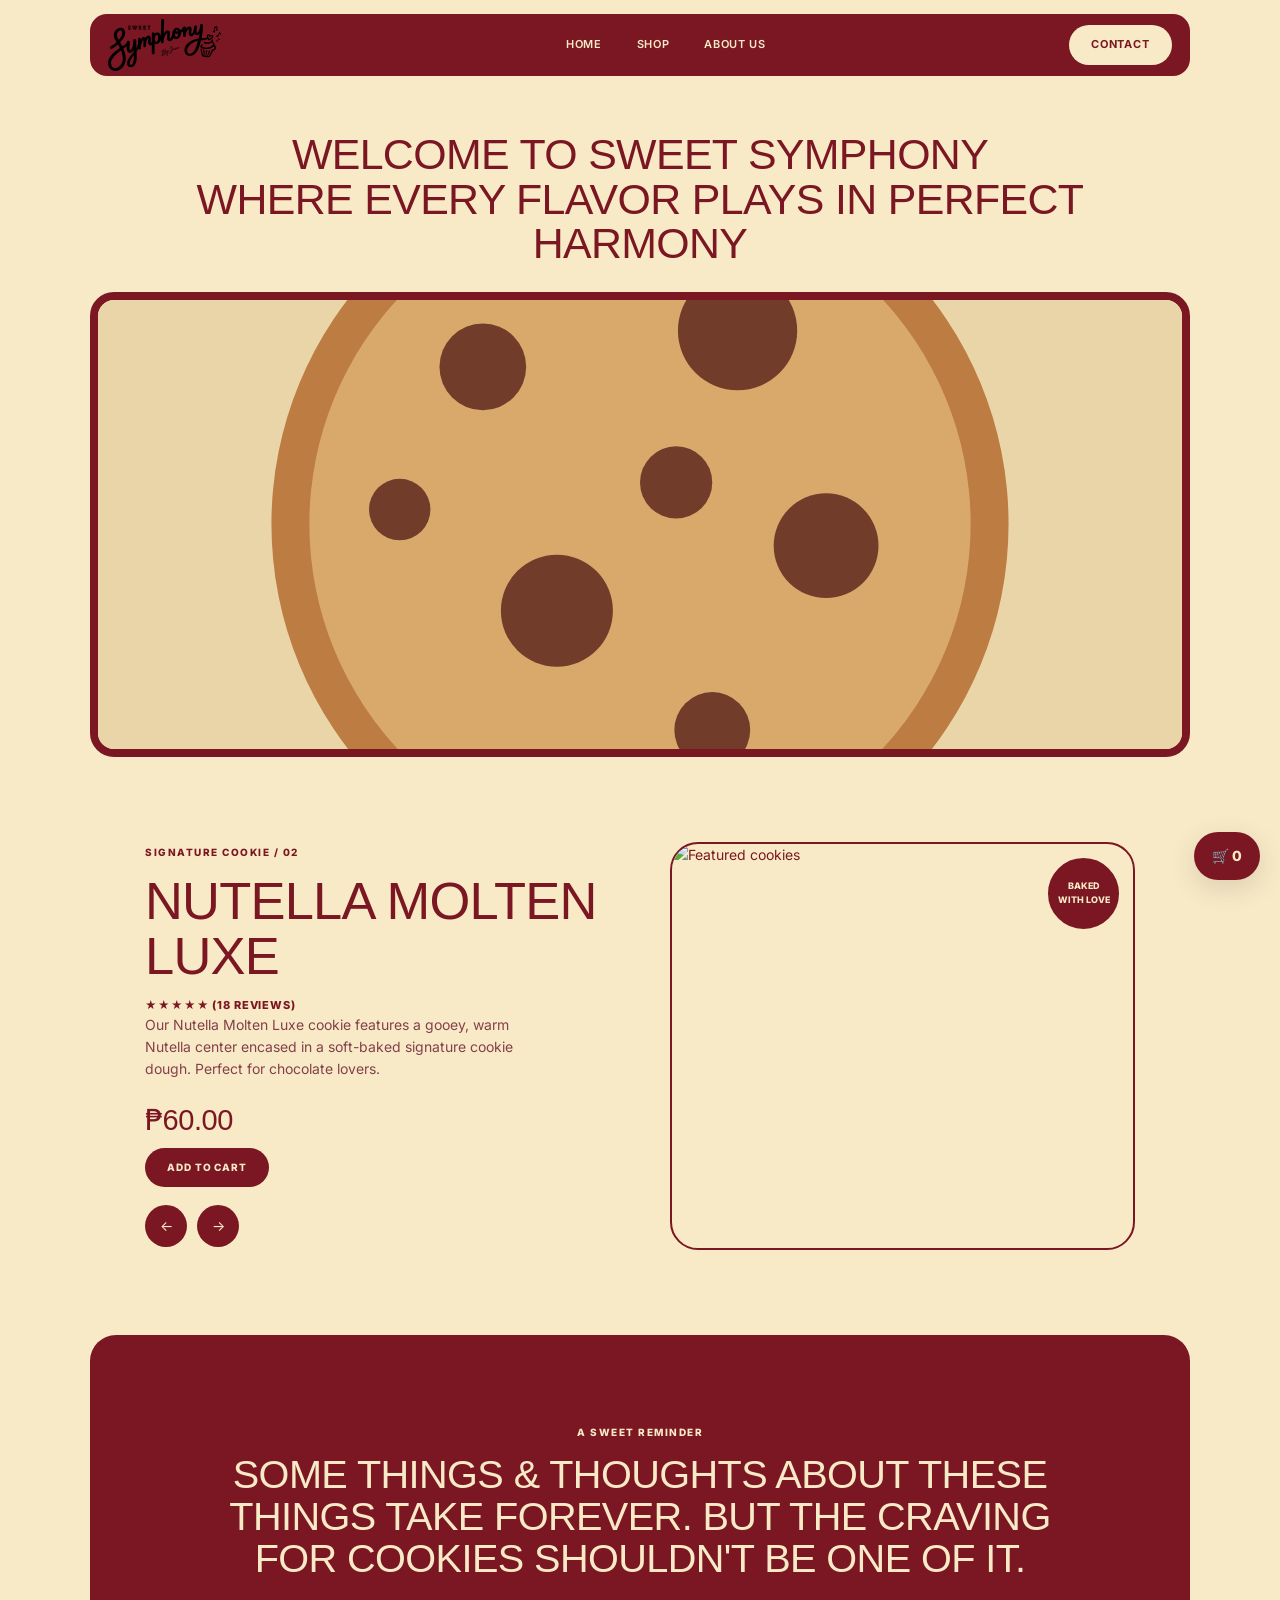
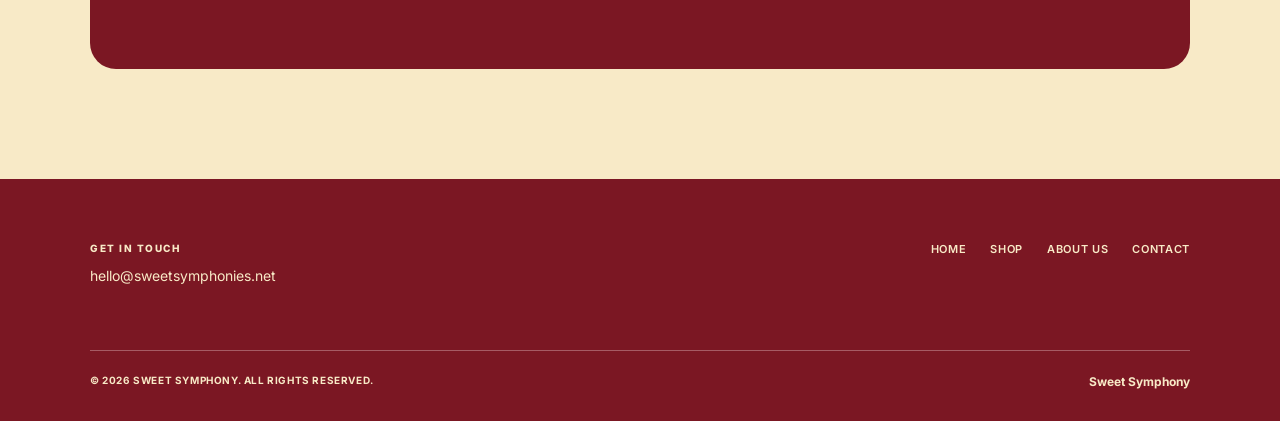
==== index.html @ a996b4df "Add files via upload" ====
<!doctype html><html lang="en"><head><meta charset="utf-8"><meta name="viewport" content="width=device-width,initial-scale=1"><meta name="theme-color" content="#7B1723"><title>Home | Sweet Symphony v0.8</title><link rel="stylesheet" href="styles.css"></head><body><header class="nav-shell wrap"><nav class="nav" aria-label="Main navigation"><a class="brand" href="index.html" aria-label="Sweet Symphony home"><img src="assets/logo.svg" alt="Sweet Symphony logo"></a><button class="mobile-toggle" aria-label="Toggle menu" aria-expanded="false">☰</button><div class="nav-links"><a href="index.html">HOME</a><a href="shop.html">SHOP</a><a href="about.html">ABOUT US</a></div><a class="nav-contact" href="contact.html">CONTACT</a></nav></header><main><div class="wrap"><section class="home-title"><h1><span>WELCOME TO SWEET SYMPHONY</span><span>WHERE EVERY FLAVOR PLAYS IN PERFECT HARMONY</span></h1></section><div class="hero-image"><img id="hero-img" src="assets/cookie-placeholder.svg" alt="Freshly baked cookies"></div><section class="feature"><div><div class="eyebrow">SIGNATURE COOKIE / 02</div><h2 id="featured-name">NUTELLA MOLTEN LUXE</h2><div class="stars">★★★★★ (18 REVIEWS)</div><p id="featured-desc">Our Nutella Molten Luxe cookie features a gooey, warm Nutella center encased in a soft-baked signature cookie dough. Perfect for chocolate lovers.</p><div class="price" id="featured-price">₱60.00</div><button class="btn" id="featured-add" onclick="addToCart(2)">ADD TO CART</button><div class="feature-actions"><button class="round" onclick="shiftFeature(-1)" aria-label="Previous cookie">←</button><button class="round" onclick="shiftFeature(1)" aria-label="Next cookie">→</button></div></div><div class="feature-photo"><img id="featured-img" src="https://images.unsplash.com/photo-1590080877777-a1f8e6d7e3ba?w=1000&q=85" alt="Featured cookies"><span class="badge">BAKED<br>WITH LOVE</span></div></section><section class="quote"><div class="eyebrow">A SWEET REMINDER</div><h2><span>SOME THINGS & THOUGHTS ABOUT THESE</span><span>THINGS TAKE FOREVER. BUT THE CRAVING</span><span>FOR COOKIES SHOULDN'T BE ONE OF IT.</span></h2></section></div></main><footer class="footer"><div class="wrap"><div class="footer-main"><div><div class="eyebrow">GET IN TOUCH</div><p><a href="mailto:hello@sweetsymphonies.net">hello@sweetsymphonies.net</a></p></div><div class="footer-links"><a href="index.html">HOME</a><a href="shop.html">SHOP</a><a href="about.html">ABOUT US</a><a href="contact.html">CONTACT</a></div></div><div class="footer-bottom"><span>© 2026 SWEET SYMPHONY. ALL RIGHTS RESERVED.</span><span class="footer-social" aria-label="Social media">Sweet Symphony</span></div></div></footer><button class="cart-fab" onclick="openCart()" aria-label="Open shopping cart">🛒 <span class="cart-count">0</span></button><div class="overlay" id="overlay" role="presentation"><section class="dialog" role="dialog" aria-modal="true" aria-label="Product and cart details"><button class="close" onclick="closeModal()" aria-label="Close dialog">×</button><div id="modal-content"></div></section></div><script type="module" src="app.js"></script></body></html>
---- styles.css ----
@import url('https://fonts.googleapis.com/css2?family=Inter:wght@400;500;600;700;800&display=swap');
:root{--cream:#f9ebc7;--wine:#7c1725;--wine2:#901f30}*{box-sizing:border-box}html{scroll-behavior:smooth}body{margin:0;background:var(--cream);color:var(--wine);font-family:'DM Sans',Arial,sans-serif;font-size:14px}a{color:inherit;text-decoration:none}button,input,textarea{font:inherit}button{cursor:pointer}h1,h2,h3,p{margin-top:0}h1,h2,h3{font-family:'Barlow Condensed',Impact,sans-serif;font-weight:800;line-height:1.02}h1{font-size:clamp(36px,5vw,64px)}h2{font-size:clamp(28px,3.2vw,42px)}h3{font-size:23px}.wrap{width:min(1100px,calc(100% - 44px));margin-inline:auto}.nav-shell{padding-top:14px}.nav{height:57px;background:var(--wine);color:var(--cream);border-radius:11px;display:flex;align-items:center;justify-content:space-between;padding:0 17px;position:relative}.brand{font-family:Georgia,serif;font-style:italic;font-size:14px;line-height:.9;border:1px dotted var(--cream);border-radius:50%;height:39px;width:39px;display:grid;place-items:center;text-align:center}.nav-links{display:flex;gap:32px;align-items:center;margin-left:60px}.nav-links a,.nav-contact,.footer-links a{font-size:10px;font-weight:800;letter-spacing:.08em}.nav-contact{background:var(--cream);color:var(--wine);padding:10px 20px;border-radius:30px}.mobile-toggle{display:none;background:none;color:var(--cream);border:0;font-size:24px}.eyebrow{font-size:11px;letter-spacing:.12em;font-weight:800}.btn{background:var(--wine);color:var(--cream);border:0;border-radius:30px;padding:11px 22px;font-size:11px;font-weight:800;letter-spacing:.06em;display:inline-flex;align-items:center;justify-content:center}.btn:hover{background:#a32b3b}.footer{background:var(--wine);color:var(--cream);margin-top:100px;padding:54px 0 28px}.footer-main{display:flex;justify-content:space-between;gap:24px;padding-bottom:27px}.footer-main p{margin:8px 0}.footer-links{display:flex;gap:24px;align-items:flex-start}.footer-bottom{border-top:1px solid #b26d75;padding-top:22px;display:flex;justify-content:space-between;font-size:10px;font-weight:700;letter-spacing:.06em}.footer-social{font-size:19px;letter-spacing:8px}.home-title{text-align:center;border-top:7px solid var(--wine);margin-top:12px;padding-top:8px}.home-title h1{font-size:clamp(30px,3.6vw,49px);margin:0 0 7px}.hero-image{height:clamp(220px,33vw,390px);border:9px solid var(--wine);overflow:hidden}.hero-image img{width:100%;height:100%;object-fit:cover}.feature{display:grid;grid-template-columns:1fr 1fr;align-items:center;gap:8%;padding:58px 7% 55px}.feature h2{margin:10px 0}.feature p{line-height:1.55;max-width:340px}.feature-photo{height:320px;max-width:410px;border:2px solid var(--wine);border-radius:22px;overflow:hidden;position:relative}.feature-photo img{width:100%;height:100%;object-fit:cover}.badge{position:absolute;right:12px;top:12px;background:var(--wine);color:var(--cream);border:1px solid var(--cream);border-radius:50%;width:70px;height:70px;display:grid;place-items:center;text-align:center;font-size:10px;font-weight:800}.price{font-family:'Barlow Condensed',sans-serif;font-size:25px;font-weight:800;margin:12px 0}.stars{font-size:12px;font-weight:800}.feature-actions{display:flex;gap:10px;margin-top:8px}.round{background:var(--wine);color:var(--cream);border:0;border-radius:50%;width:33px;height:33px}.quote{background:var(--wine);color:var(--cream);text-align:center;padding:75px 15px}.quote h2{font-size:clamp(30px,3.7vw,50px);max-width:700px;margin:14px auto 0}.story-label{text-align:center;border-top:1px solid var(--wine);margin:18px 0 30px;padding-top:8px}.story-grid{display:grid;grid-template-columns:repeat(3,1fr);gap:24px}.story-card img{width:100%;height:220px;object-fit:cover;border:2px solid var(--wine);border-radius:15px}.story-card h3{font-size:21px;margin:10px 0 5px}.story-card p{font-size:12px;line-height:1.5}.page-intro{text-align:center;padding:85px 0 40px}.page-intro h1{margin:12px 0}.page-intro p{margin:0}.shop-grid{display:grid;grid-template-columns:repeat(3,1fr);gap:24px}.product-card{border:1px solid var(--wine);border-radius:20px;padding:10px;display:flex;flex-direction:column}.product-card img{width:100%;aspect-ratio:1.05;object-fit:cover;border-radius:13px}.product-card .details{padding:10px 5px 5px;display:flex;flex:1;flex-direction:column}.product-card .row{display:flex;justify-content:space-between;gap:8px;align-items:start}.product-card h3{font-size:22px;margin:0}.product-card .small-price{font-weight:800;font-size:12px;white-space:nowrap}.product-card p{font-size:13px;line-height:1.45;margin:8px 0 10px;flex:1}.product-card .btn{align-self:flex-start}.about-container,.contact-container{max-width:980px;margin:0 auto;padding:100px 22px 30px;min-height:570px}.about-container .intro,.contact-container .intro{margin-bottom:70px}.about-container .intro p,.contact-container .intro p{max-width:420px;line-height:1.5}.about-content{display:grid;grid-template-columns:0.85fr 1.15fr;gap:65px;align-items:start}.about-content img{width:100%;height:340px;object-fit:cover;border-radius:18px}.about-content p{line-height:1.6}.contact-content{display:grid;grid-template-columns:1fr 1fr;gap:80px}.contact-content p{line-height:1.6}.contact-form{border:1px solid var(--wine);border-radius:18px;padding:22px}.contact-form label{display:block;font-size:11px;font-weight:800;letter-spacing:.05em;margin-bottom:8px}.contact-form input,.contact-form textarea{display:block;width:100%;background:transparent;border:1px solid var(--wine);border-radius:10px;padding:12px;color:var(--wine);margin:0 0 16px;outline-offset:2px}.contact-form textarea{min-height:115px;resize:vertical}.contact-form .btn{min-width:180px}.notice{font-size:12px;line-height:1.4;margin:12px 0 0}.overlay{position:fixed;inset:0;background:#25070dbb;z-index:30;display:none;align-items:center;justify-content:center;padding:20px}.overlay.open{display:flex}.dialog{background:var(--cream);border-radius:18px;max-width:760px;width:100%;max-height:90vh;overflow:auto;padding:25px;position:relative}.close{position:absolute;right:16px;top:12px;background:none;border:0;color:var(--wine);font-size:29px}.dialog-grid{display:grid;grid-template-columns:1fr 1fr;gap:24px;align-items:center}.dialog-grid img{width:100%;border-radius:12px;aspect-ratio:1;object-fit:cover}.qty{width:75px;padding:8px;border:1px solid var(--wine);background:transparent;border-radius:7px}.cart-fab{position:fixed;bottom:20px;right:20px;background:var(--wine);color:var(--cream);border:1px solid var(--cream);border-radius:50px;padding:13px 18px;z-index:12;font-weight:800;box-shadow:0 4px 15px #0003}.cart-row{display:flex;justify-content:space-between;gap:12px;border-bottom:1px solid #b87e85;padding:12px 0}.cart-row button{border:0;background:none;color:var(--wine);text-decoration:underline}.cart-total{text-align:right;font-weight:800;margin:20px 0}.muted{opacity:.8;font-size:12px}@media(max-width:760px){.nav-links{display:none;position:absolute;top:57px;left:0;right:0;margin:0;background:var(--wine);padding:20px;flex-direction:column;border-radius:0 0 12px 12px;z-index:20}.nav-links.show{display:flex}.mobile-toggle{display:block;margin-left:auto;margin-right:12px}.nav-contact{padding:9px 13px}.feature,.about-content,.contact-content,.dialog-grid{grid-template-columns:1fr;gap:26px}.feature{padding:38px 0}.feature-photo{width:100%;max-width:none}.story-grid,.shop-grid{grid-template-columns:repeat(2,1fr)}.about-container,.contact-container{padding-top:65px}.about-container .intro,.contact-container .intro{margin-bottom:40px}.footer-main{flex-direction:column}.footer-links{flex-wrap:wrap}.page-intro{padding-top:65px}}@media(max-width:520px){.wrap{width:min(100% - 28px,1100px)}.shop-grid,.story-grid{grid-template-columns:1fr}.story-card img{height:260px}.home-title h1{font-size:31px}.hero-image{border-width:6px}.quote{padding:55px 12px}.footer{margin-top:65px}.footer-bottom{gap:18px;align-items:start}.feature-photo{height:290px}}


/* v0.3: minimal editorial redesign */
@import url('https://fonts.googleapis.com/css2?family=DM+Sans:wght@400;500;600;700&family=Manrope:wght@400;500;600;700;800&display=swap');
:root{--cream:#faf8f2;--wine:#681f2c;--wine2:#81303d;--line:#e8e1d9;--muted:#756d6a}
body{background:var(--cream);font-family:'DM Sans',sans-serif;color:#302522;font-size:14px;line-height:1.6}
h1,h2,h3{font-family:'Manrope',sans-serif;letter-spacing:-.055em;line-height:1.12;font-weight:700;color:#302522}
h1{font-size:clamp(40px,6vw,76px)}h2{font-size:clamp(30px,4vw,50px)}h3{font-size:21px}
.wrap{width:min(1160px,calc(100% - 64px))}.nav-shell{padding-top:20px}.nav{height:76px;background:transparent;color:#302522;border-bottom:1px solid var(--line);border-radius:0;padding:0 4px}.brand{width:56px;height:56px;border:0;border-radius:0;overflow:hidden}.brand img{width:100%;height:100%;object-fit:contain;mix-blend-mode:multiply}.nav-links{margin-left:0;gap:38px}.nav-links a,.footer-links a{font-size:11px;font-weight:600;letter-spacing:.06em}.nav-links a:hover,.footer-links a:hover{color:#aa5660}.nav-contact{background:var(--wine);color:#fff;padding:12px 24px;font-size:11px;font-weight:700;letter-spacing:.08em}.nav-contact:hover,.btn:hover{background:#8c3544}.mobile-toggle{color:var(--wine)}
.eyebrow{color:var(--wine);font-size:10px;letter-spacing:.18em;font-weight:700}.btn{border-radius:6px;background:var(--wine);color:#fff;padding:13px 22px;font-size:10px;letter-spacing:.11em}.round{border:1px solid var(--line);background:transparent;color:var(--wine);width:39px;height:39px}.round:hover{background:var(--wine);color:white}
.home-title{border:0;text-align:left;margin-top:0;padding:100px 0 35px;max-width:900px}.home-title h1{font-size:clamp(38px,5.7vw,76px);line-height:1.12;letter-spacing:-.06em}.hero-image{height:clamp(300px,43vw,540px);border:0;border-radius:8px}.hero-image img{display:block}.feature{padding:110px 5%;gap:11%}.feature h2{margin:18px 0;font-size:clamp(36px,4vw,56px)}.feature p{color:var(--muted);max-width:390px}.feature-photo{height:430px;max-width:none;border:0;border-radius:8px}.badge{border:0;width:75px;height:75px;font-size:9px}.stars{font-size:11px;letter-spacing:.08em;color:var(--wine)}.price{font-family:'Manrope',sans-serif;font-size:23px;letter-spacing:-.03em}.feature-actions{margin-top:18px}
.quote{border-radius:8px;background:#eee8df;color:#302522;padding:100px 30px}.quote h2{color:#302522;max-width:770px;font-size:clamp(28px,3.6vw,48px);line-height:1.2}.story-label{border:0;text-align:left;margin:100px 0 25px;padding:0}.story-grid{gap:26px}.story-card img{height:260px;border:0;border-radius:7px}.story-card h3{font-size:19px;margin:18px 0 8px}.story-card p{color:var(--muted);font-size:13px;max-width:310px}
.page-intro{padding:110px 0 55px;text-align:left}.page-intro h1{margin:15px 0}.page-intro p{color:var(--muted);font-size:15px}.shop-grid{gap:40px 24px}.product-card{border:0;border-radius:0;padding:0;background:transparent}.product-card img{aspect-ratio:1/1.03;border-radius:7px}.product-card .details{padding:19px 0 0}.product-card h3{font-size:19px;letter-spacing:-.045em}.product-card .small-price{font-size:13px}.product-card p{color:var(--muted);font-size:13px;margin:9px 0 18px}.product-card .btn{background:transparent;color:var(--wine);border:1px solid #c8b8b9;padding:10px 15px}.product-card .btn:hover{background:var(--wine);color:white}
.about-container,.contact-container{max-width:1080px;padding-top:120px;min-height:650px}.about-container .intro,.contact-container .intro{margin-bottom:75px}.about-container .intro p,.contact-container .intro p{color:var(--muted)}.about-content{gap:85px;align-items:center}.about-content img{height:440px;border-radius:8px}.about-content p{color:var(--muted);font-size:15px;line-height:1.9}.contact-content{gap:100px}.contact-content p{color:var(--muted)}.contact-form{border:1px solid var(--line);background:#fff;border-radius:9px;padding:32px}.contact-form input,.contact-form textarea{border:1px solid #ded8d1;background:#fff;border-radius:5px;color:#302522}.contact-form label{color:#493735}.contact-form input:focus,.contact-form textarea:focus{outline:2px solid #b18b91}
.footer{margin-top:120px;padding:65px 0 30px;background:#f0ece5;color:#302522}.footer-main{padding-bottom:55px}.footer-main p{color:var(--muted)}.footer-bottom{border-top:1px solid #d8d0c8;color:var(--muted)}.footer-social{font-size:12px;letter-spacing:0}.cart-fab{border:0;border-radius:8px;background:var(--wine);color:white;box-shadow:0 8px 28px #30182022}.dialog{background:var(--cream);border-radius:10px}.dialog-grid img{border-radius:6px}
@media(max-width:760px){.wrap{width:calc(100% - 36px)}.nav{height:65px}.brand{width:48px;height:48px}.nav-links{top:65px;background:var(--cream);border:1px solid var(--line);color:#302522;box-shadow:0 12px 24px #0001}.home-title{padding:65px 0 28px}.feature{padding:65px 0}.feature-photo{height:350px}.story-label{margin-top:65px}.about-container,.contact-container{padding-top:70px}.about-content,.contact-content{gap:35px}.about-content img{height:330px}.page-intro{padding:70px 0 40px}.footer{margin-top:75px}}
@media(max-width:520px){.home-title h1{font-size:39px}.hero-image{height:300px}.quote{padding:70px 20px}.story-card img{height:270px}.feature-photo{height:310px}.footer-bottom{flex-wrap:wrap}.contact-form{padding:20px}}

/* v0.4: original burgundy/beige branding, minimal v0.3 layout */
@font-face{font-family:'Bevellier';src:url('fonts/Bevellier.woff2') format('woff2');font-style:normal;font-weight:100 900;font-display:swap}
:root{--cream:#F8EAC7;--wine:#7B1723;--wine2:#8D4548;--line:#C9A5A0;--muted:#8D4548}
body{background:var(--cream);color:var(--wine);font-family:'Inter',Arial,sans-serif}
h1,h2,h3{font-family:'Bevellier',Georgia,serif;color:var(--wine);font-weight:600;letter-spacing:-.025em;line-height:1.13}
.nav{color:var(--wine)}.nav-links a:hover,.footer-links a:hover{color:var(--wine2)}
.nav-contact,.btn,.cart-fab{background:var(--wine);color:var(--cream)}
.nav-contact:hover,.btn:hover{background:#942e3b}
.feature p,.page-intro p,.product-card p,.story-card p,.about-content p,.contact-content p,.about-container .intro p,.contact-container .intro p,.footer-main p{color:var(--muted)}
.quote{background:var(--wine);color:var(--cream)}.quote h2,.quote .eyebrow{color:var(--cream)}
.product-card .btn{color:var(--wine);border-color:var(--line)}.product-card .btn:hover{color:var(--cream)}
.contact-form{background:transparent;border-color:var(--line)}
.contact-form input,.contact-form textarea{background:#fff9e9;border-color:var(--line);color:var(--wine)}
.contact-form label{color:var(--wine)}
.footer{background:var(--wine);color:var(--cream)}.footer .eyebrow,.footer-main p,.footer-bottom{color:var(--cream)}.footer-bottom{border-color:#b86b74}
.dialog{background:var(--cream)}
@media(max-width:760px){.nav-links{background:var(--cream);color:var(--wine);border-color:var(--line)}}

/* v0.5: playful, rounded reference-inspired visual language */
@import url('https://fonts.googleapis.com/css2?family=Lilita+One&family=Inter:wght@400;500;600;700;800&display=swap');
:root{--cream:#F8EAC7;--wine:#7B1723;--wine2:#8D4548;--line:#B77C7F;--muted:#84404A}
body{font-family:'Inter',Arial,sans-serif;background:var(--cream);color:var(--wine);line-height:1.55}
h1,h2,h3,.price{font-family:'Lilita One',Impact,sans-serif!important;font-weight:400!important;letter-spacing:-.015em!important;line-height:1.04!important;color:var(--wine)}
h1{font-size:clamp(40px,6vw,80px)}h2{font-size:clamp(30px,4vw,54px)}h3{font-size:clamp(21px,2.4vw,28px)}
.wrap{width:min(1100px,calc(100% - 44px))}
.nav-shell{padding-top:14px}.nav{height:62px;background:var(--wine);color:var(--cream);border:0;border-radius:17px;padding:0 18px;box-shadow:none}
.brand{height:47px;width:47px;border:0;border-radius:50%;overflow:hidden;background:var(--wine)}.brand img{height:100%;width:100%;object-fit:contain;mix-blend-mode:normal}
.nav-links{gap:35px}.nav-links a{color:var(--cream)}.nav-links a:hover{color:#ffe3b0}.nav-contact{background:var(--cream);color:var(--wine);border-radius:999px;padding:11px 22px}.nav-contact:hover{background:#fff8e7;color:var(--wine)}
.mobile-toggle{color:var(--cream)}.eyebrow{font-size:10px;letter-spacing:.15em;color:var(--wine);font-weight:800}
.btn{border-radius:999px;background:var(--wine);color:var(--cream);padding:12px 22px;font-size:10px;letter-spacing:.09em;font-weight:800;transition:transform .18s,background .18s}.btn:hover{transform:translateY(-2px);background:#982a38}
.home-title{padding:56px 0 26px;text-align:center;max-width:100%;border:0}.home-title h1{font-size:clamp(34px,4.8vw,65px);line-height:1.04!important;max-width:1000px;margin:auto}
.hero-image{height:clamp(260px,37vw,465px);border:8px solid var(--wine);border-radius:24px;overflow:hidden}
.feature{padding:85px 5%;gap:8%}.feature h2{font-size:clamp(34px,4.1vw,55px);margin:14px 0}.feature p{color:var(--muted)}.feature-photo{height:400px;border:2px solid var(--wine);border-radius:28px}.badge{background:var(--wine);color:var(--cream);border:2px solid var(--cream);border-radius:50%}.price{font-size:29px}.round{border:0;background:var(--wine);color:var(--cream);border-radius:50%;width:42px;height:42px}.round:hover{background:#a52c3c}
.quote{background:var(--wine);color:var(--cream);border-radius:26px;padding:90px 35px}.quote h2{color:var(--cream);font-size:clamp(30px,4vw,53px);line-height:1.05!important}.quote .eyebrow{color:var(--cream)}
.story-label{margin:85px 0 28px;text-align:center;border-top:1px solid var(--line);padding-top:14px}.story-grid{gap:24px}.story-card img{border-radius:20px;border:2px solid var(--wine);height:250px}.story-card h3{margin:15px 0 8px}.story-card p{color:var(--muted)}
.page-intro{padding:95px 0 48px;text-align:center}.page-intro h1{font-size:clamp(45px,6vw,78px)}.page-intro p{color:var(--muted)}
.shop-grid{gap:24px}.product-card{border:1.5px solid var(--wine);border-radius:24px;padding:10px;background:transparent;overflow:hidden}.product-card img{border-radius:17px;aspect-ratio:1.08}.product-card .details{padding:15px 9px 10px}.product-card h3{font-size:25px}.product-card p{color:var(--muted)}.product-card .btn{background:var(--wine);color:var(--cream);border:0;border-radius:999px}.product-card .btn:hover{background:#982a38}
.about-container,.contact-container{padding-top:100px}.about-content img{border-radius:26px}.about-content p,.contact-content p{color:var(--muted)}
.contact-form{border:1.5px solid var(--wine);border-radius:25px;padding:28px;background:transparent}.contact-form input,.contact-form textarea{background:transparent;border:1px solid var(--wine);border-radius:13px;color:var(--wine)}.contact-form .btn{border-radius:999px}
.footer{margin-top:110px;background:var(--wine);color:var(--cream);padding:62px 0 30px}.footer .eyebrow,.footer-main p,.footer-main a,.footer-links a,.footer-bottom{color:var(--cream)}.footer-links a:hover{color:#ffddc0}.footer-bottom{border-color:#a65b64}
.cart-fab{background:var(--wine);color:var(--cream);border-radius:999px}.dialog{background:var(--cream);border-radius:25px}.dialog-grid img{border-radius:18px}
@media(max-width:760px){.nav{height:62px}.nav-links{top:62px;background:var(--wine);color:var(--cream);border:0;border-radius:0 0 18px 18px}.nav-links a{color:var(--cream)}.home-title{padding:48px 0 24px}.feature{padding:60px 0}.feature-photo{height:350px}.page-intro{padding:65px 0 35px}.about-container,.contact-container{padding-top:70px}.footer{margin-top:80px}}
@media(max-width:520px){.wrap{width:calc(100% - 28px)}.home-title h1{font-size:clamp(30px,8vw,43px)}.hero-image{height:280px;border-width:5px;border-radius:18px}.quote{border-radius:20px;padding:65px 18px}.feature-photo{height:300px}.story-card img{height:260px}.contact-form{padding:20px}.footer{margin-top:70px}}
/* v0.7 design fixes */
[hidden]{display:none!important}
.brand img{width:90px;height:58px;object-fit:contain;background:var(--cream);border-radius:12px;padding:4px}
.home-title h1{max-width:none;font-size:clamp(25px,3.35vw,54px);letter-spacing:-.025em}
.home-title h1 span,.quote h2 span{display:block}
.feature{display:grid;grid-template-columns:1fr 1fr;align-items:center;gap:6%;min-height:520px}
.feature>div:first-child{display:flex;flex-direction:column;align-items:flex-start;justify-content:center}
.feature h2{line-height:1.05;min-height:1.1em}
.feature-photo{height:auto;aspect-ratio:1.14;position:relative;overflow:hidden}
.feature-photo img{width:100%;height:100%;object-fit:cover}
.quote h2{font-size:clamp(20px,3.1vw,46px);max-width:100%;letter-spacing:-.02em}
.dialog{max-width:940px;width:min(94vw,940px);max-height:90vh;overflow-y:auto;padding:clamp(22px,4vw,48px)}
.dialog-grid{display:grid;grid-template-columns:1fr 1fr;gap:clamp(22px,4vw,48px);align-items:center}
.dialog-grid>img{width:100%;aspect-ratio:1;object-fit:cover;border-radius:22px}
.product-info{display:flex;flex-direction:column;align-items:flex-start;gap:14px}
.product-info h2{font-size:clamp(29px,3.3vw,48px);line-height:1.05;margin:0}
.product-info p,.product-info .price{margin:0}
.qty-control{display:flex;align-items:center;border:1px solid var(--wine);border-radius:14px;overflow:hidden}
.qty-control button{background:transparent;border:0;color:var(--wine);font-size:24px;padding:8px 14px;cursor:pointer}
.qty-control input{border:0;background:transparent;text-align:center;width:56px;font-size:18px;appearance:textfield}
.button-row{display:flex;flex-wrap:wrap;gap:12px;margin-top:18px}.btn.secondary{background:transparent;color:var(--wine);border:1.5px solid var(--wine)}
.confirmation{text-align:center;padding:25px 10px}.confirmation .button-row{justify-content:center}.confirmation h2{font-size:clamp(32px,5vw,52px)}
.cart-row{display:flex;align-items:center;justify-content:space-between;gap:18px;padding:16px 0;border-bottom:1px solid #b88787}
.cart-qty{display:flex;align-items:center;gap:12px}.cart-qty button{border:1px solid var(--wine);background:transparent;color:var(--wine);border-radius:9px;min-width:30px;min-height:30px;cursor:pointer}
.cart-total{font-weight:800;font-size:22px;margin:20px 0}
.checkout-grid{display:grid;grid-template-columns:1.35fr 1fr;gap:32px}.checkout label,.admin-card label,.admin-login label{display:block;margin:12px 0;font-weight:600}
.checkout input:not([type=checkbox]),.checkout textarea,.admin-main input:not([type=checkbox]):not([type=file]),.admin-main textarea,.admin-main select{display:block;width:100%;padding:13px 15px;border:1px solid var(--wine);border-radius:12px;background:#fffaf0;color:var(--wine);margin-top:6px;font:inherit}
.checkout textarea,.admin-main textarea{min-height:105px;resize:vertical}.checkout .consent{display:flex;align-items:flex-start;gap:10px;font-size:13px;line-height:1.5}.checkout-summary{border:1px solid var(--wine);border-radius:20px;padding:20px;align-self:start}.summary-row{display:flex;justify-content:space-between;gap:12px;padding:10px 0;border-bottom:1px solid #d6adab}.checkout-summary p{font-size:13px}.checkout h2{margin:0 0 22px}
.admin-header{display:flex;align-items:center;justify-content:space-between;padding:22px 0;border-bottom:1px solid var(--wine)}.admin-brand img{width:95px;height:62px;object-fit:contain}.admin-main{min-height:70vh;padding-top:40px}.admin-main h1{font-size:clamp(38px,5vw,68px)}.admin-login{max-width:450px;margin:70px auto;padding:30px;border:1px solid var(--wine);border-radius:24px}.admin-heading{display:flex;justify-content:space-between;align-items:center}.admin-tabs{display:flex;gap:12px;margin:30px 0}.tab{padding:12px 20px;border:1px solid var(--wine);border-radius:999px;background:transparent;color:var(--wine);cursor:pointer}.tab.active{background:var(--wine);color:var(--cream)}.admin-split{display:grid;grid-template-columns:1fr 1.2fr;gap:24px}.admin-card{padding:25px;border:1px solid var(--wine);border-radius:24px;margin-bottom:30px}.admin-preview{width:180px;height:180px;object-fit:cover;border-radius:15px;display:block;margin:14px 0}.admin-item,.order-item{display:flex;align-items:center;justify-content:space-between;gap:15px;border-bottom:1px solid #c69a99;padding:16px 0}.admin-item img{width:74px;height:74px;object-fit:cover;border-radius:12px}.admin-item .btn{padding:9px 12px;margin:3px}.admin-item p{margin:6px 0}.order-item{align-items:flex-start}.order-item p{font-size:13px}
@media(max-width:850px){.home-title h1 span,.quote h2 span{display:inline}.home-title h1 span+span:before,.quote h2 span+span:before{content:' '}.feature{grid-template-columns:1fr 1fr;gap:22px}.checkout-grid{grid-template-columns:1fr}.admin-split{grid-template-columns:1fr}}
@media(max-width:650px){.feature{grid-template-columns:1fr}.feature-photo{order:-1}.dialog-grid{grid-template-columns:1fr}.dialog-grid>img{max-height:280px}.dialog{padding:22px}.home-title h1{font-size:clamp(29px,7vw,45px)}.quote h2{font-size:clamp(24px,6vw,40px)}.admin-item{flex-wrap:wrap}.admin-heading{display:block}}

/* v0.8: full, uncropped logo and Google Drive admin link previews */
.nav .brand{display:flex;align-items:center;justify-content:flex-start;width:155px;height:100%;min-width:0;overflow:visible;border-radius:0;background:transparent;flex-shrink:0}
.nav .brand img{display:block;width:100%;max-width:155px;height:52px;object-fit:contain;object-position:left center;background:transparent;border-radius:0;padding:0;mix-blend-mode:normal}
.image-help{font-size:12px;line-height:1.5;color:var(--muted);margin:9px 0 15px}
.admin-card .admin-preview{max-width:100%;height:180px;object-fit:contain;background:#f4deb5}
@media(max-width:760px){.nav .brand{width:105px}.nav .brand img{max-width:105px;height:44px}}

/* v0.9 Google sign-in and responsive admin refinements */
.google-login{margin-top:24px}.google-button{display:inline-flex;align-items:center;justify-content:center;gap:12px;min-height:52px}.google-g{display:inline-grid;place-items:center;width:27px;height:27px;border-radius:50%;background:#fff;color:#4285f4;font-family:Inter,Arial,sans-serif;font-size:19px;font-weight:800}.admin-login{max-width:520px}.admin-login h1{line-height:1.04;overflow-wrap:break-word}.admin-preview[hidden]{display:none!important}
@media(max-width:780px){.admin-split{grid-template-columns:1fr}.admin-tabs{flex-wrap:wrap}.admin-item,.order-item{flex-wrap:wrap}.admin-heading{align-items:flex-start;gap:12px}.admin-login{margin:24px auto;padding:22px}.admin-main{padding-top:22px}.admin-card{padding:18px}}

/* v0.9.1 role navigation */
.role-nav{display:flex;gap:12px;flex-wrap:wrap;font-weight:700}.role-nav a{color:var(--wine);text-decoration:underline;text-underline-offset:4px}.admin-header{gap:14px;flex-wrap:wrap}.admin-card .admin-item p{overflow-wrap:anywhere}.admin-login[hidden],#admin-panel[hidden]{display:none!important}@media(max-width:620px){.role-nav{order:4;width:100%;justify-content:center}.admin-header>span{font-size:12px}}
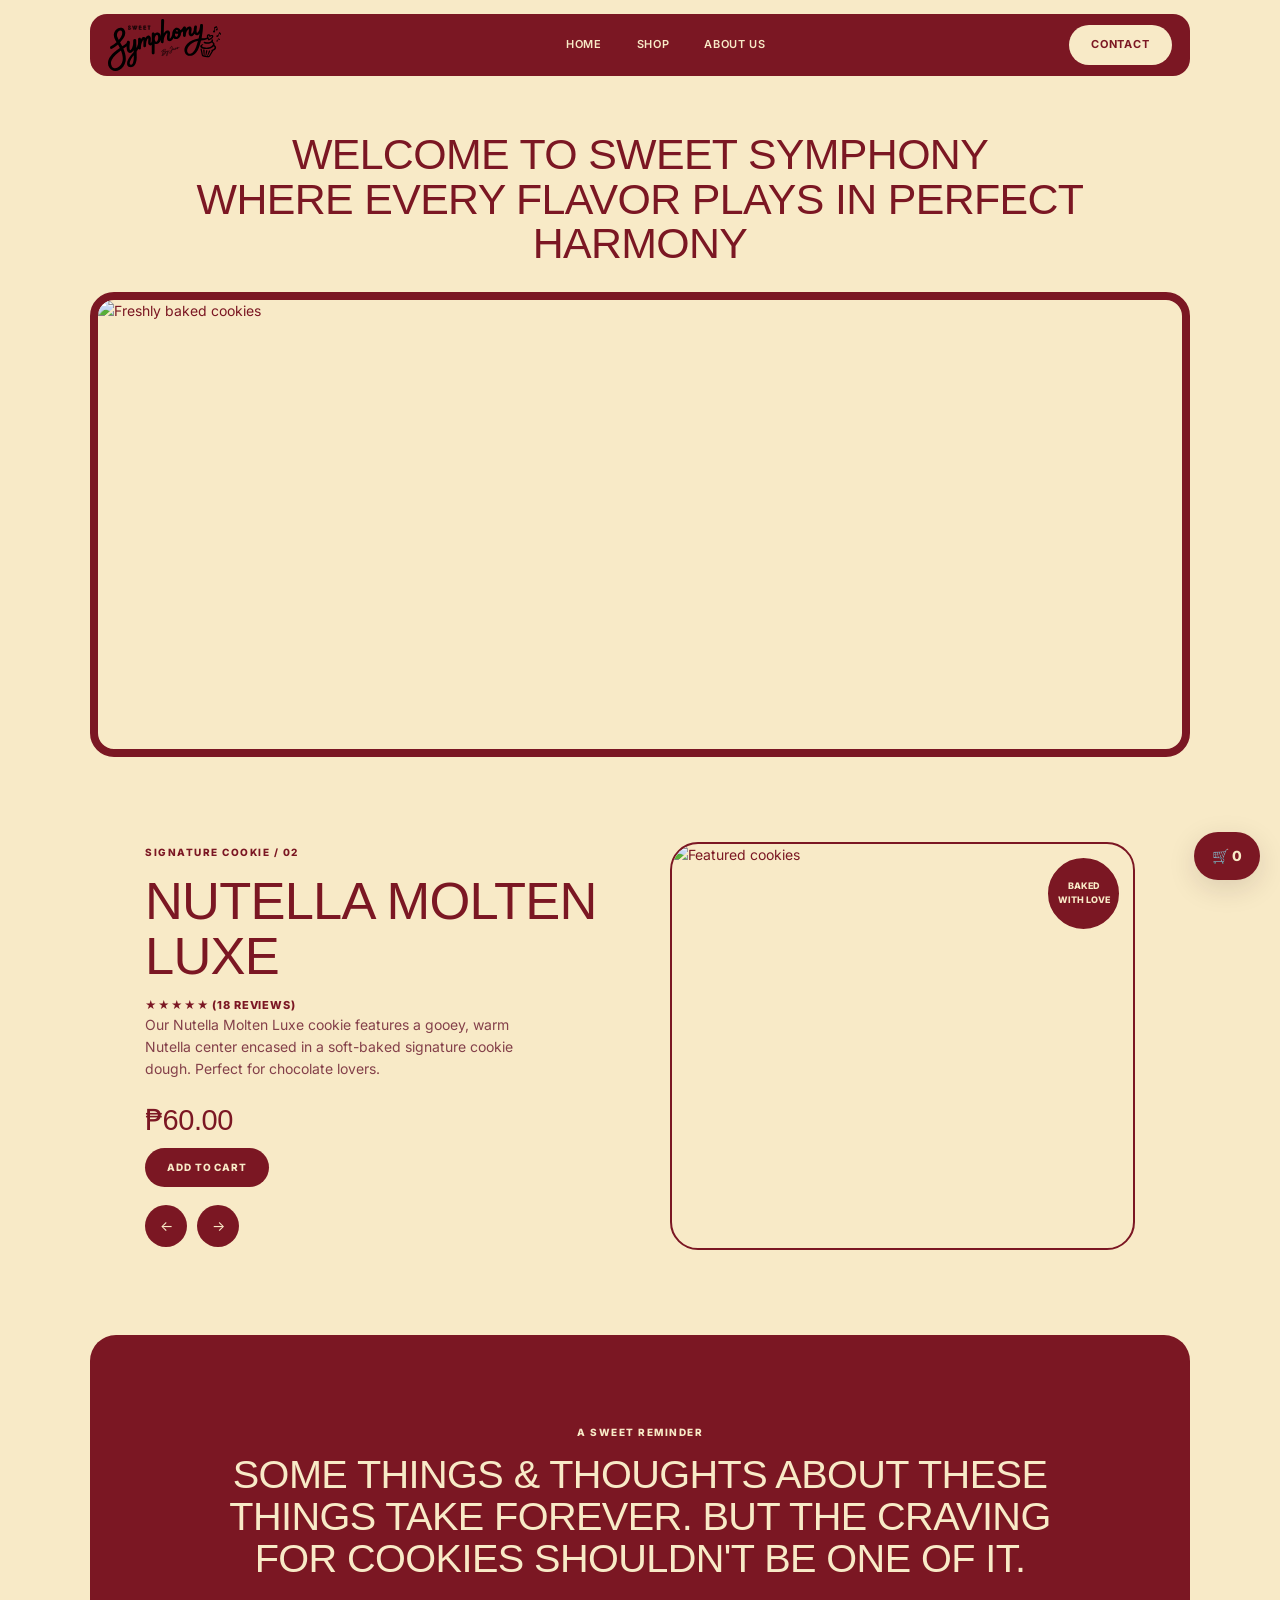
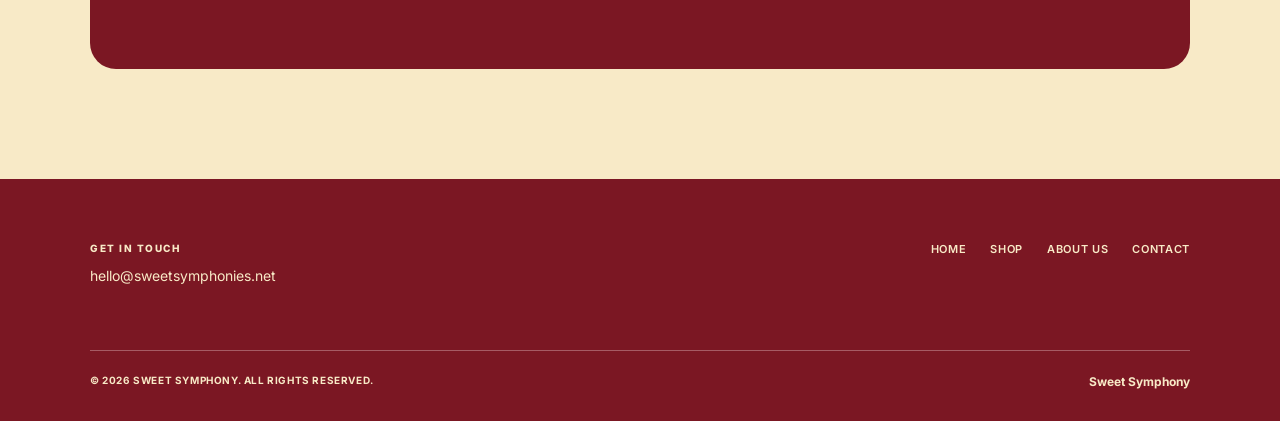
==== commit 06d34f4d: "Add files via upload" ====
--- a/index.html
+++ b/index.html
@@ -1 +1 @@
-<!doctype html><html lang="en"><head><meta charset="utf-8"><meta name="viewport" content="width=device-width,initial-scale=1"><meta name="theme-color" content="#7B1723"><title>Home | Sweet Symphony v0.8</title><link rel="stylesheet" href="styles.css"></head><body><header class="nav-shell wrap"><nav class="nav" aria-label="Main navigation"><a class="brand" href="index.html" aria-label="Sweet Symphony home"><img src="assets/logo.svg" alt="Sweet Symphony logo"></a><button class="mobile-toggle" aria-label="Toggle menu" aria-expanded="false">☰</button><div class="nav-links"><a href="index.html">HOME</a><a href="shop.html">SHOP</a><a href="about.html">ABOUT US</a></div><a class="nav-contact" href="contact.html">CONTACT</a></nav></header><main><div class="wrap"><section class="home-title"><h1><span>WELCOME TO SWEET SYMPHONY</span><span>WHERE EVERY FLAVOR PLAYS IN PERFECT HARMONY</span></h1></section><div class="hero-image"><img id="hero-img" src="assets/cookie-placeholder.svg" alt="Freshly baked cookies"></div><section class="feature"><div><div class="eyebrow">SIGNATURE COOKIE / 02</div><h2 id="featured-name">NUTELLA MOLTEN LUXE</h2><div class="stars">★★★★★ (18 REVIEWS)</div><p id="featured-desc">Our Nutella Molten Luxe cookie features a gooey, warm Nutella center encased in a soft-baked signature cookie dough. Perfect for chocolate lovers.</p><div class="price" id="featured-price">₱60.00</div><button class="btn" id="featured-add" onclick="addToCart(2)">ADD TO CART</button><div class="feature-actions"><button class="round" onclick="shiftFeature(-1)" aria-label="Previous cookie">←</button><button class="round" onclick="shiftFeature(1)" aria-label="Next cookie">→</button></div></div><div class="feature-photo"><img id="featured-img" src="https://images.unsplash.com/photo-1590080877777-a1f8e6d7e3ba?w=1000&q=85" alt="Featured cookies"><span class="badge">BAKED<br>WITH LOVE</span></div></section><section class="quote"><div class="eyebrow">A SWEET REMINDER</div><h2><span>SOME THINGS & THOUGHTS ABOUT THESE</span><span>THINGS TAKE FOREVER. BUT THE CRAVING</span><span>FOR COOKIES SHOULDN'T BE ONE OF IT.</span></h2></section></div></main><footer class="footer"><div class="wrap"><div class="footer-main"><div><div class="eyebrow">GET IN TOUCH</div><p><a href="mailto:hello@sweetsymphonies.net">hello@sweetsymphonies.net</a></p></div><div class="footer-links"><a href="index.html">HOME</a><a href="shop.html">SHOP</a><a href="about.html">ABOUT US</a><a href="contact.html">CONTACT</a></div></div><div class="footer-bottom"><span>© 2026 SWEET SYMPHONY. ALL RIGHTS RESERVED.</span><span class="footer-social" aria-label="Social media">Sweet Symphony</span></div></div></footer><button class="cart-fab" onclick="openCart()" aria-label="Open shopping cart">🛒 <span class="cart-count">0</span></button><div class="overlay" id="overlay" role="presentation"><section class="dialog" role="dialog" aria-modal="true" aria-label="Product and cart details"><button class="close" onclick="closeModal()" aria-label="Close dialog">×</button><div id="modal-content"></div></section></div><script type="module" src="app.js"></script></body></html>+<!doctype html><html lang="en"><head><meta charset="utf-8"><meta name="viewport" content="width=device-width,initial-scale=1"><meta name="theme-color" content="#7B1723"><title>Home | Sweet Symphony v0.9.3</title><link rel="stylesheet" href="styles.css"></head><body><header class="nav-shell wrap"><nav class="nav" aria-label="Main navigation"><a class="brand" href="index.html" aria-label="Sweet Symphony home"><img src="assets/logo.svg" alt="Sweet Symphony logo"></a><button class="mobile-toggle" aria-label="Toggle menu" aria-expanded="false">☰</button><div class="nav-links"><a href="index.html">HOME</a><a href="shop.html">SHOP</a><a href="about.html">ABOUT US</a></div><a class="nav-contact" href="contact.html">CONTACT</a></nav></header><main><div class="wrap"><section class="home-title"><h1><span>WELCOME TO SWEET SYMPHONY</span><span>WHERE EVERY FLAVOR PLAYS IN PERFECT HARMONY</span></h1></section><div class="hero-image"><img id="hero-img" src="https://drive.google.com/thumbnail?id=1w4AuxBi6IjsDQMpUIFlwR2u_486JuOfH&amp;sz=w1600" alt="Freshly baked cookies"></div><section class="feature"><div><div class="eyebrow">SIGNATURE COOKIE / 02</div><h2 id="featured-name">NUTELLA MOLTEN LUXE</h2><div class="stars">★★★★★ (18 REVIEWS)</div><p id="featured-desc">Our Nutella Molten Luxe cookie features a gooey, warm Nutella center encased in a soft-baked signature cookie dough. Perfect for chocolate lovers.</p><div class="price" id="featured-price">₱60.00</div><button class="btn" id="featured-add" onclick="addToCart(2)">ADD TO CART</button><div class="feature-actions"><button class="round" onclick="shiftFeature(-1)" aria-label="Previous cookie">←</button><button class="round" onclick="shiftFeature(1)" aria-label="Next cookie">→</button></div></div><div class="feature-photo"><img id="featured-img" src="https://images.unsplash.com/photo-1590080877777-a1f8e6d7e3ba?w=1000&q=85" alt="Featured cookies"><span class="badge">BAKED<br>WITH LOVE</span></div></section><section class="quote"><div class="eyebrow">A SWEET REMINDER</div><h2><span>SOME THINGS & THOUGHTS ABOUT THESE</span><span>THINGS TAKE FOREVER. BUT THE CRAVING</span><span>FOR COOKIES SHOULDN'T BE ONE OF IT.</span></h2></section></div></main><footer class="footer"><div class="wrap"><div class="footer-main"><div><div class="eyebrow">GET IN TOUCH</div><p><a href="mailto:hello@sweetsymphonies.net">hello@sweetsymphonies.net</a></p></div><div class="footer-links"><a href="index.html">HOME</a><a href="shop.html">SHOP</a><a href="about.html">ABOUT US</a><a href="contact.html">CONTACT</a></div></div><div class="footer-bottom"><span>© 2026 SWEET SYMPHONY. ALL RIGHTS RESERVED.</span><span class="footer-social" aria-label="Social media">Sweet Symphony</span></div></div></footer><button class="cart-fab" onclick="openCart()" aria-label="Open shopping cart">🛒 <span class="cart-count">0</span></button><div class="overlay" id="overlay" role="presentation"><section class="dialog" role="dialog" aria-modal="true" aria-label="Product and cart details"><button class="close" onclick="closeModal()" aria-label="Close dialog">×</button><div id="modal-content"></div></section></div><script type="module" src="app.js?v=0.9.3"></script></body></html>
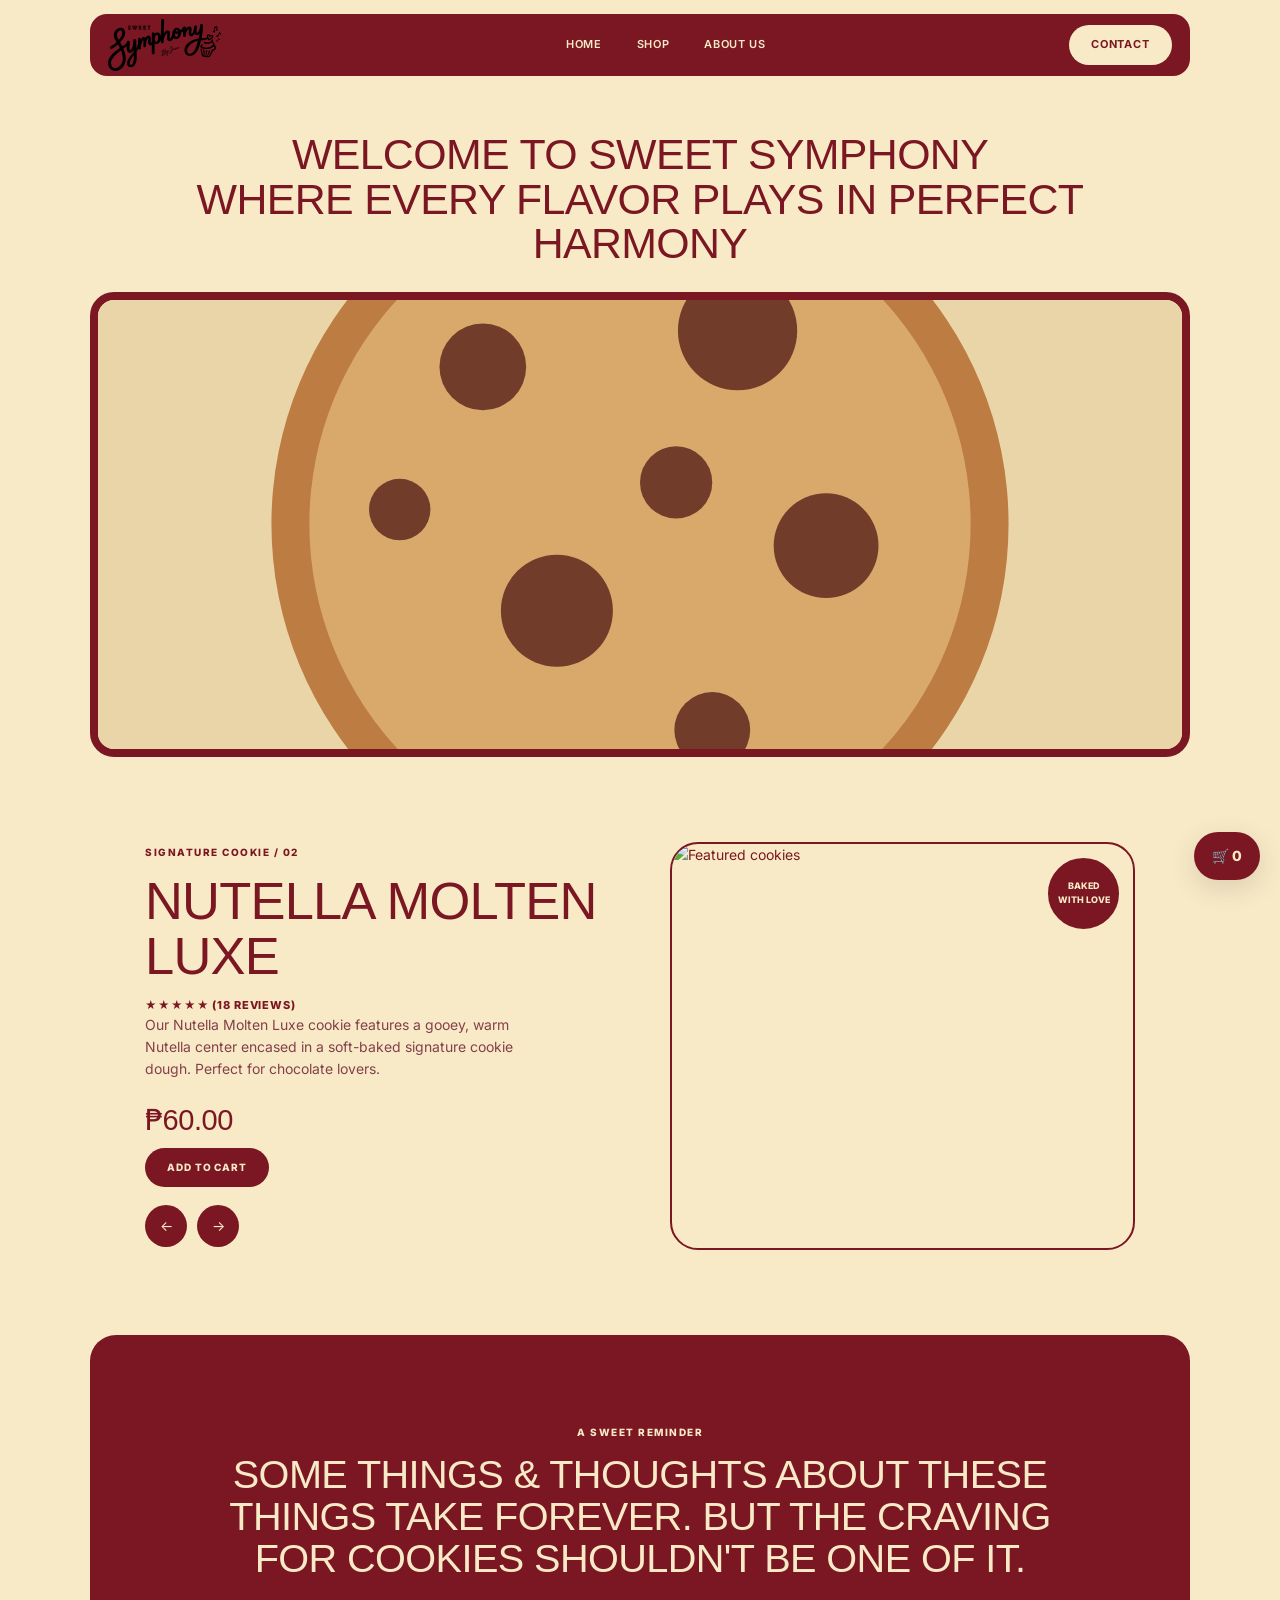
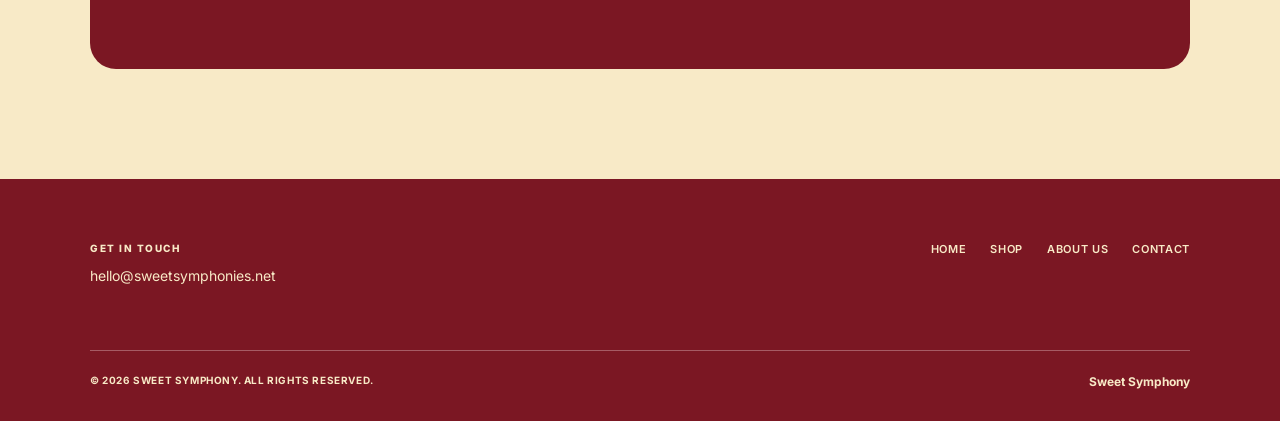
==== commit f989c380: "Add files via upload" ====
--- a/index.html
+++ b/index.html
@@ -1 +1 @@
-<!doctype html><html lang="en"><head><meta charset="utf-8"><meta name="viewport" content="width=device-width,initial-scale=1"><meta name="theme-color" content="#7B1723"><title>Home | Sweet Symphony v0.9.3</title><link rel="stylesheet" href="styles.css"></head><body><header class="nav-shell wrap"><nav class="nav" aria-label="Main navigation"><a class="brand" href="index.html" aria-label="Sweet Symphony home"><img src="assets/logo.svg" alt="Sweet Symphony logo"></a><button class="mobile-toggle" aria-label="Toggle menu" aria-expanded="false">☰</button><div class="nav-links"><a href="index.html">HOME</a><a href="shop.html">SHOP</a><a href="about.html">ABOUT US</a></div><a class="nav-contact" href="contact.html">CONTACT</a></nav></header><main><div class="wrap"><section class="home-title"><h1><span>WELCOME TO SWEET SYMPHONY</span><span>WHERE EVERY FLAVOR PLAYS IN PERFECT HARMONY</span></h1></section><div class="hero-image"><img id="hero-img" src="https://drive.google.com/thumbnail?id=1w4AuxBi6IjsDQMpUIFlwR2u_486JuOfH&amp;sz=w1600" alt="Freshly baked cookies"></div><section class="feature"><div><div class="eyebrow">SIGNATURE COOKIE / 02</div><h2 id="featured-name">NUTELLA MOLTEN LUXE</h2><div class="stars">★★★★★ (18 REVIEWS)</div><p id="featured-desc">Our Nutella Molten Luxe cookie features a gooey, warm Nutella center encased in a soft-baked signature cookie dough. Perfect for chocolate lovers.</p><div class="price" id="featured-price">₱60.00</div><button class="btn" id="featured-add" onclick="addToCart(2)">ADD TO CART</button><div class="feature-actions"><button class="round" onclick="shiftFeature(-1)" aria-label="Previous cookie">←</button><button class="round" onclick="shiftFeature(1)" aria-label="Next cookie">→</button></div></div><div class="feature-photo"><img id="featured-img" src="https://images.unsplash.com/photo-1590080877777-a1f8e6d7e3ba?w=1000&q=85" alt="Featured cookies"><span class="badge">BAKED<br>WITH LOVE</span></div></section><section class="quote"><div class="eyebrow">A SWEET REMINDER</div><h2><span>SOME THINGS & THOUGHTS ABOUT THESE</span><span>THINGS TAKE FOREVER. BUT THE CRAVING</span><span>FOR COOKIES SHOULDN'T BE ONE OF IT.</span></h2></section></div></main><footer class="footer"><div class="wrap"><div class="footer-main"><div><div class="eyebrow">GET IN TOUCH</div><p><a href="mailto:hello@sweetsymphonies.net">hello@sweetsymphonies.net</a></p></div><div class="footer-links"><a href="index.html">HOME</a><a href="shop.html">SHOP</a><a href="about.html">ABOUT US</a><a href="contact.html">CONTACT</a></div></div><div class="footer-bottom"><span>© 2026 SWEET SYMPHONY. ALL RIGHTS RESERVED.</span><span class="footer-social" aria-label="Social media">Sweet Symphony</span></div></div></footer><button class="cart-fab" onclick="openCart()" aria-label="Open shopping cart">🛒 <span class="cart-count">0</span></button><div class="overlay" id="overlay" role="presentation"><section class="dialog" role="dialog" aria-modal="true" aria-label="Product and cart details"><button class="close" onclick="closeModal()" aria-label="Close dialog">×</button><div id="modal-content"></div></section></div><script type="module" src="app.js?v=0.9.3"></script></body></html>+<!doctype html><html lang="en"><head><meta charset="utf-8"><meta name="viewport" content="width=device-width,initial-scale=1"><meta name="theme-color" content="#7B1723"><title>Home | Sweet Symphony v0.9.3</title><link rel="stylesheet" href="styles.css"></head><body><header class="nav-shell wrap"><nav class="nav" aria-label="Main navigation"><a class="brand" href="index.html" aria-label="Sweet Symphony home"><img src="assets/logo.svg" alt="Sweet Symphony logo"></a><button class="mobile-toggle" aria-label="Toggle menu" aria-expanded="false">☰</button><div class="nav-links"><a href="index.html">HOME</a><a href="shop.html">SHOP</a><a href="about.html">ABOUT US</a></div><a class="nav-contact" href="contact.html">CONTACT</a></nav></header><main><div class="wrap"><section class="home-title"><h1><span>WELCOME TO SWEET SYMPHONY</span><span>WHERE EVERY FLAVOR PLAYS IN PERFECT HARMONY</span></h1></section><div class="hero-image"><img id="hero-img" src="assets/cookie-placeholder.svg" alt="Freshly baked cookies"></div><section class="feature"><div><div class="eyebrow">SIGNATURE COOKIE / 02</div><h2 id="featured-name">NUTELLA MOLTEN LUXE</h2><div class="stars">★★★★★ (18 REVIEWS)</div><p id="featured-desc">Our Nutella Molten Luxe cookie features a gooey, warm Nutella center encased in a soft-baked signature cookie dough. Perfect for chocolate lovers.</p><div class="price" id="featured-price">₱60.00</div><button class="btn" id="featured-add" onclick="addToCart(2)">ADD TO CART</button><div class="feature-actions"><button class="round" onclick="shiftFeature(-1)" aria-label="Previous cookie">←</button><button class="round" onclick="shiftFeature(1)" aria-label="Next cookie">→</button></div></div><div class="feature-photo"><img id="featured-img" src="https://images.unsplash.com/photo-1590080877777-a1f8e6d7e3ba?w=1000&q=85" alt="Featured cookies"><span class="badge">BAKED<br>WITH LOVE</span></div></section><section class="quote"><div class="eyebrow">A SWEET REMINDER</div><h2><span>SOME THINGS & THOUGHTS ABOUT THESE</span><span>THINGS TAKE FOREVER. BUT THE CRAVING</span><span>FOR COOKIES SHOULDN'T BE ONE OF IT.</span></h2></section></div></main><footer class="footer"><div class="wrap"><div class="footer-main"><div><div class="eyebrow">GET IN TOUCH</div><p><a href="mailto:hello@sweetsymphonies.net">hello@sweetsymphonies.net</a></p></div><div class="footer-links"><a href="index.html">HOME</a><a href="shop.html">SHOP</a><a href="about.html">ABOUT US</a><a href="contact.html">CONTACT</a></div></div><div class="footer-bottom"><span>© 2026 SWEET SYMPHONY. ALL RIGHTS RESERVED.</span><span class="footer-social" aria-label="Social media">Sweet Symphony</span></div></div></footer><button class="cart-fab" onclick="openCart()" aria-label="Open shopping cart">🛒 <span class="cart-count">0</span></button><div class="overlay" id="overlay" role="presentation"><section class="dialog" role="dialog" aria-modal="true" aria-label="Product and cart details"><button class="close" onclick="closeModal()" aria-label="Close dialog">×</button><div id="modal-content"></div></section></div><script type="module" src="app.js?v=0.9.4"></script><script type="module" src="homepage-image.js?v=0.9.4"></script></body></html>
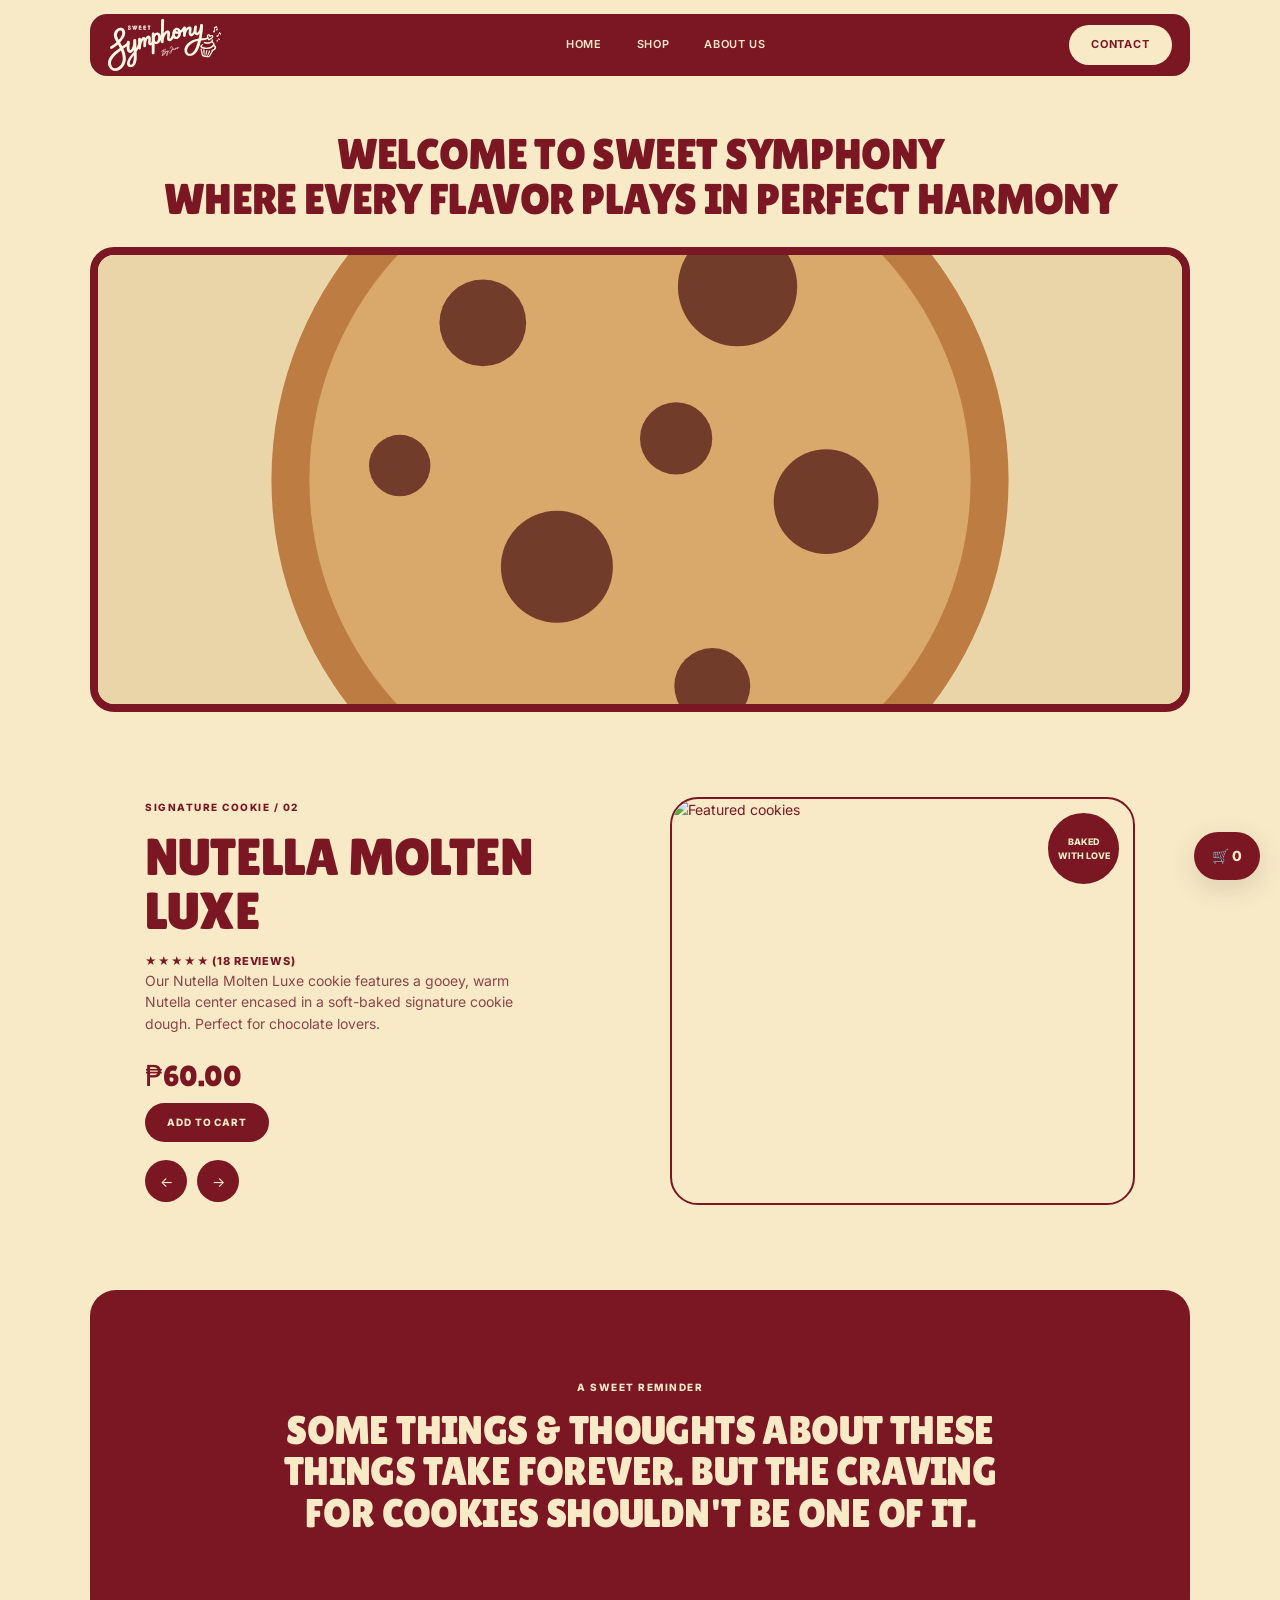
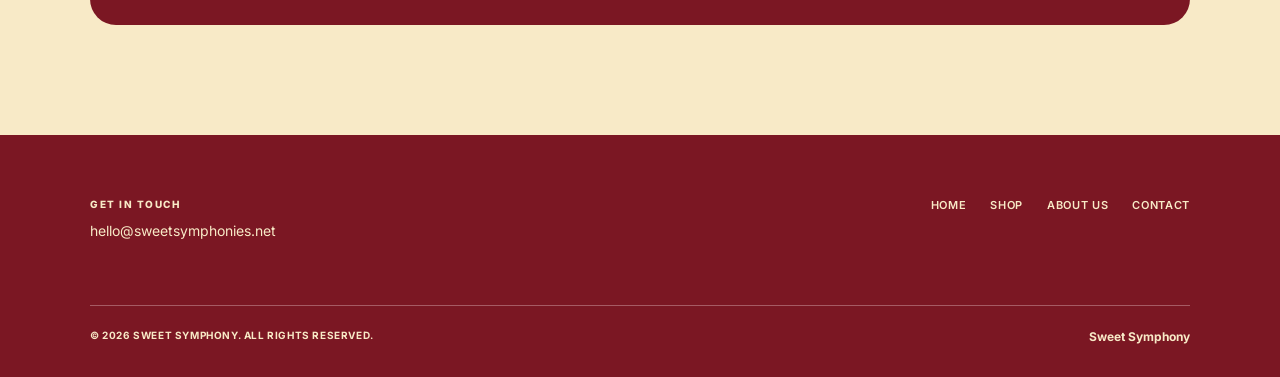
==== commit c9b6b6b4: "Add files via upload" ====
--- a/index.html
+++ b/index.html
@@ -1 +1 @@
-<!doctype html><html lang="en"><head><meta charset="utf-8"><meta name="viewport" content="width=device-width,initial-scale=1"><meta name="theme-color" content="#7B1723"><title>Home | Sweet Symphony v0.9.3</title><link rel="stylesheet" href="styles.css"></head><body><header class="nav-shell wrap"><nav class="nav" aria-label="Main navigation"><a class="brand" href="index.html" aria-label="Sweet Symphony home"><img src="assets/logo.svg" alt="Sweet Symphony logo"></a><button class="mobile-toggle" aria-label="Toggle menu" aria-expanded="false">☰</button><div class="nav-links"><a href="index.html">HOME</a><a href="shop.html">SHOP</a><a href="about.html">ABOUT US</a></div><a class="nav-contact" href="contact.html">CONTACT</a></nav></header><main><div class="wrap"><section class="home-title"><h1><span>WELCOME TO SWEET SYMPHONY</span><span>WHERE EVERY FLAVOR PLAYS IN PERFECT HARMONY</span></h1></section><div class="hero-image"><img id="hero-img" src="assets/cookie-placeholder.svg" alt="Freshly baked cookies"></div><section class="feature"><div><div class="eyebrow">SIGNATURE COOKIE / 02</div><h2 id="featured-name">NUTELLA MOLTEN LUXE</h2><div class="stars">★★★★★ (18 REVIEWS)</div><p id="featured-desc">Our Nutella Molten Luxe cookie features a gooey, warm Nutella center encased in a soft-baked signature cookie dough. Perfect for chocolate lovers.</p><div class="price" id="featured-price">₱60.00</div><button class="btn" id="featured-add" onclick="addToCart(2)">ADD TO CART</button><div class="feature-actions"><button class="round" onclick="shiftFeature(-1)" aria-label="Previous cookie">←</button><button class="round" onclick="shiftFeature(1)" aria-label="Next cookie">→</button></div></div><div class="feature-photo"><img id="featured-img" src="https://images.unsplash.com/photo-1590080877777-a1f8e6d7e3ba?w=1000&q=85" alt="Featured cookies"><span class="badge">BAKED<br>WITH LOVE</span></div></section><section class="quote"><div class="eyebrow">A SWEET REMINDER</div><h2><span>SOME THINGS & THOUGHTS ABOUT THESE</span><span>THINGS TAKE FOREVER. BUT THE CRAVING</span><span>FOR COOKIES SHOULDN'T BE ONE OF IT.</span></h2></section></div></main><footer class="footer"><div class="wrap"><div class="footer-main"><div><div class="eyebrow">GET IN TOUCH</div><p><a href="mailto:hello@sweetsymphonies.net">hello@sweetsymphonies.net</a></p></div><div class="footer-links"><a href="index.html">HOME</a><a href="shop.html">SHOP</a><a href="about.html">ABOUT US</a><a href="contact.html">CONTACT</a></div></div><div class="footer-bottom"><span>© 2026 SWEET SYMPHONY. ALL RIGHTS RESERVED.</span><span class="footer-social" aria-label="Social media">Sweet Symphony</span></div></div></footer><button class="cart-fab" onclick="openCart()" aria-label="Open shopping cart">🛒 <span class="cart-count">0</span></button><div class="overlay" id="overlay" role="presentation"><section class="dialog" role="dialog" aria-modal="true" aria-label="Product and cart details"><button class="close" onclick="closeModal()" aria-label="Close dialog">×</button><div id="modal-content"></div></section></div><script type="module" src="app.js?v=0.9.4"></script><script type="module" src="homepage-image.js?v=0.9.4"></script></body></html>+<!doctype html><html lang="en"><head><meta charset="utf-8"><meta name="viewport" content="width=device-width,initial-scale=1"><meta name="theme-color" content="#7B1723"><title>Home | Sweet Symphony v0.9.3</title><link rel="stylesheet" href="styles.css?v=0.9.8.3"></head><body><header class="nav-shell wrap"><nav class="nav" aria-label="Main navigation"><a class="brand" href="index.html" aria-label="Sweet Symphony home"><img src="assets/logo-white.svg" alt="Sweet Symphony logo"></a><button class="mobile-toggle" aria-label="Toggle menu" aria-expanded="false">☰</button><div class="nav-links"><a href="index.html">HOME</a><a href="shop.html">SHOP</a><a href="about.html">ABOUT US</a></div><a class="nav-contact" href="contact.html">CONTACT</a></nav></header><main><div class="wrap"><section class="home-title"><h1><span>WELCOME TO SWEET SYMPHONY</span><span>WHERE EVERY FLAVOR PLAYS IN PERFECT HARMONY</span></h1></section><div class="hero-image"><img id="hero-img" src="assets/cookie-placeholder.svg" alt="Freshly baked cookies"></div><section class="feature"><div><div class="eyebrow">SIGNATURE COOKIE / 02</div><h2 id="featured-name">NUTELLA MOLTEN LUXE</h2><div class="stars">★★★★★ (18 REVIEWS)</div><p id="featured-desc">Our Nutella Molten Luxe cookie features a gooey, warm Nutella center encased in a soft-baked signature cookie dough. Perfect for chocolate lovers.</p><div class="price" id="featured-price">₱60.00</div><button class="btn" id="featured-add" onclick="addToCart(2)">ADD TO CART</button><div class="feature-actions"><button class="round" onclick="shiftFeature(-1)" aria-label="Previous cookie">←</button><button class="round" onclick="shiftFeature(1)" aria-label="Next cookie">→</button></div></div><div class="feature-photo"><img id="featured-img" src="https://images.unsplash.com/photo-1590080877777-a1f8e6d7e3ba?w=1000&q=85" alt="Featured cookies"><span class="badge">BAKED<br>WITH LOVE</span></div></section><section class="quote"><div class="eyebrow">A SWEET REMINDER</div><h2><span>SOME THINGS & THOUGHTS ABOUT THESE</span><span>THINGS TAKE FOREVER. BUT THE CRAVING</span><span>FOR COOKIES SHOULDN'T BE ONE OF IT.</span></h2></section></div></main><footer class="footer"><div class="wrap"><div class="footer-main"><div><div class="eyebrow">GET IN TOUCH</div><p><a href="mailto:hello@sweetsymphonies.net">hello@sweetsymphonies.net</a></p></div><div class="footer-links"><a href="index.html">HOME</a><a href="shop.html">SHOP</a><a href="about.html">ABOUT US</a><a href="contact.html">CONTACT</a></div></div><div class="footer-bottom"><span>© 2026 SWEET SYMPHONY. ALL RIGHTS RESERVED.</span><span class="footer-social" aria-label="Social media">Sweet Symphony</span></div></div></footer><button class="cart-fab" onclick="openCart()" aria-label="Open shopping cart">🛒 <span class="cart-count">0</span></button><div class="overlay" id="overlay" role="presentation"><section class="dialog" role="dialog" aria-modal="true" aria-label="Product and cart details"><button class="close" onclick="closeModal()" aria-label="Close dialog">×</button><div id="modal-content"></div></section></div><script type="module" src="app.js?v=0.9.8.3"></script><script type="module" src="homepage-image.js?v=0.9.4"></script></body></html>
--- a/styles.css
+++ b/styles.css
@@ -1,9 +1,10 @@
-@import url('https://fonts.googleapis.com/css2?family=Inter:wght@400;500;600;700;800&display=swap');
+@import url('https://fonts.googleapis.com/css2?family=Inter:wght@400;500;600;700;800&family=Lilita+One&display=swap');
+500;600;700;800&display=swap');
 :root{--cream:#f9ebc7;--wine:#7c1725;--wine2:#901f30}*{box-sizing:border-box}html{scroll-behavior:smooth}body{margin:0;background:var(--cream);color:var(--wine);font-family:'DM Sans',Arial,sans-serif;font-size:14px}a{color:inherit;text-decoration:none}button,input,textarea{font:inherit}button{cursor:pointer}h1,h2,h3,p{margin-top:0}h1,h2,h3{font-family:'Barlow Condensed',Impact,sans-serif;font-weight:800;line-height:1.02}h1{font-size:clamp(36px,5vw,64px)}h2{font-size:clamp(28px,3.2vw,42px)}h3{font-size:23px}.wrap{width:min(1100px,calc(100% - 44px));margin-inline:auto}.nav-shell{padding-top:14px}.nav{height:57px;background:var(--wine);color:var(--cream);border-radius:11px;display:flex;align-items:center;justify-content:space-between;padding:0 17px;position:relative}.brand{font-family:Georgia,serif;font-style:italic;font-size:14px;line-height:.9;border:1px dotted var(--cream);border-radius:50%;height:39px;width:39px;display:grid;place-items:center;text-align:center}.nav-links{display:flex;gap:32px;align-items:center;margin-left:60px}.nav-links a,.nav-contact,.footer-links a{font-size:10px;font-weight:800;letter-spacing:.08em}.nav-contact{background:var(--cream);color:var(--wine);padding:10px 20px;border-radius:30px}.mobile-toggle{display:none;background:none;color:var(--cream);border:0;font-size:24px}.eyebrow{font-size:11px;letter-spacing:.12em;font-weight:800}.btn{background:var(--wine);color:var(--cream);border:0;border-radius:30px;padding:11px 22px;font-size:11px;font-weight:800;letter-spacing:.06em;display:inline-flex;align-items:center;justify-content:center}.btn:hover{background:#a32b3b}.footer{background:var(--wine);color:var(--cream);margin-top:100px;padding:54px 0 28px}.footer-main{display:flex;justify-content:space-between;gap:24px;padding-bottom:27px}.footer-main p{margin:8px 0}.footer-links{display:flex;gap:24px;align-items:flex-start}.footer-bottom{border-top:1px solid #b26d75;padding-top:22px;display:flex;justify-content:space-between;font-size:10px;font-weight:700;letter-spacing:.06em}.footer-social{font-size:19px;letter-spacing:8px}.home-title{text-align:center;border-top:7px solid var(--wine);margin-top:12px;padding-top:8px}.home-title h1{font-size:clamp(30px,3.6vw,49px);margin:0 0 7px}.hero-image{height:clamp(220px,33vw,390px);border:9px solid var(--wine);overflow:hidden}.hero-image img{width:100%;height:100%;object-fit:cover}.feature{display:grid;grid-template-columns:1fr 1fr;align-items:center;gap:8%;padding:58px 7% 55px}.feature h2{margin:10px 0}.feature p{line-height:1.55;max-width:340px}.feature-photo{height:320px;max-width:410px;border:2px solid var(--wine);border-radius:22px;overflow:hidden;position:relative}.feature-photo img{width:100%;height:100%;object-fit:cover}.badge{position:absolute;right:12px;top:12px;background:var(--wine);color:var(--cream);border:1px solid var(--cream);border-radius:50%;width:70px;height:70px;display:grid;place-items:center;text-align:center;font-size:10px;font-weight:800}.price{font-family:'Barlow Condensed',sans-serif;font-size:25px;font-weight:800;margin:12px 0}.stars{font-size:12px;font-weight:800}.feature-actions{display:flex;gap:10px;margin-top:8px}.round{background:var(--wine);color:var(--cream);border:0;border-radius:50%;width:33px;height:33px}.quote{background:var(--wine);color:var(--cream);text-align:center;padding:75px 15px}.quote h2{font-size:clamp(30px,3.7vw,50px);max-width:700px;margin:14px auto 0}.story-label{text-align:center;border-top:1px solid var(--wine);margin:18px 0 30px;padding-top:8px}.story-grid{display:grid;grid-template-columns:repeat(3,1fr);gap:24px}.story-card img{width:100%;height:220px;object-fit:cover;border:2px solid var(--wine);border-radius:15px}.story-card h3{font-size:21px;margin:10px 0 5px}.story-card p{font-size:12px;line-height:1.5}.page-intro{text-align:center;padding:85px 0 40px}.page-intro h1{margin:12px 0}.page-intro p{margin:0}.shop-grid{display:grid;grid-template-columns:repeat(3,1fr);gap:24px}.product-card{border:1px solid var(--wine);border-radius:20px;padding:10px;display:flex;flex-direction:column}.product-card img{width:100%;aspect-ratio:1.05;object-fit:cover;border-radius:13px}.product-card .details{padding:10px 5px 5px;display:flex;flex:1;flex-direction:column}.product-card .row{display:flex;justify-content:space-between;gap:8px;align-items:start}.product-card h3{font-size:22px;margin:0}.product-card .small-price{font-weight:800;font-size:12px;white-space:nowrap}.product-card p{font-size:13px;line-height:1.45;margin:8px 0 10px;flex:1}.product-card .btn{align-self:flex-start}.about-container,.contact-container{max-width:980px;margin:0 auto;padding:100px 22px 30px;min-height:570px}.about-container .intro,.contact-container .intro{margin-bottom:70px}.about-container .intro p,.contact-container .intro p{max-width:420px;line-height:1.5}.about-content{display:grid;grid-template-columns:0.85fr 1.15fr;gap:65px;align-items:start}.about-content img{width:100%;height:340px;object-fit:cover;border-radius:18px}.about-content p{line-height:1.6}.contact-content{display:grid;grid-template-columns:1fr 1fr;gap:80px}.contact-content p{line-height:1.6}.contact-form{border:1px solid var(--wine);border-radius:18px;padding:22px}.contact-form label{display:block;font-size:11px;font-weight:800;letter-spacing:.05em;margin-bottom:8px}.contact-form input,.contact-form textarea{display:block;width:100%;background:transparent;border:1px solid var(--wine);border-radius:10px;padding:12px;color:var(--wine);margin:0 0 16px;outline-offset:2px}.contact-form textarea{min-height:115px;resize:vertical}.contact-form .btn{min-width:180px}.notice{font-size:12px;line-height:1.4;margin:12px 0 0}.overlay{position:fixed;inset:0;background:#25070dbb;z-index:30;display:none;align-items:center;justify-content:center;padding:20px}.overlay.open{display:flex}.dialog{background:var(--cream);border-radius:18px;max-width:760px;width:100%;max-height:90vh;overflow:auto;padding:25px;position:relative}.close{position:absolute;right:16px;top:12px;background:none;border:0;color:var(--wine);font-size:29px}.dialog-grid{display:grid;grid-template-columns:1fr 1fr;gap:24px;align-items:center}.dialog-grid img{width:100%;border-radius:12px;aspect-ratio:1;object-fit:cover}.qty{width:75px;padding:8px;border:1px solid var(--wine);background:transparent;border-radius:7px}.cart-fab{position:fixed;bottom:20px;right:20px;background:var(--wine);color:var(--cream);border:1px solid var(--cream);border-radius:50px;padding:13px 18px;z-index:12;font-weight:800;box-shadow:0 4px 15px #0003}.cart-row{display:flex;justify-content:space-between;gap:12px;border-bottom:1px solid #b87e85;padding:12px 0}.cart-row button{border:0;background:none;color:var(--wine);text-decoration:underline}.cart-total{text-align:right;font-weight:800;margin:20px 0}.muted{opacity:.8;font-size:12px}@media(max-width:760px){.nav-links{display:none;position:absolute;top:57px;left:0;right:0;margin:0;background:var(--wine);padding:20px;flex-direction:column;border-radius:0 0 12px 12px;z-index:20}.nav-links.show{display:flex}.mobile-toggle{display:block;margin-left:auto;margin-right:12px}.nav-contact{padding:9px 13px}.feature,.about-content,.contact-content,.dialog-grid{grid-template-columns:1fr;gap:26px}.feature{padding:38px 0}.feature-photo{width:100%;max-width:none}.story-grid,.shop-grid{grid-template-columns:repeat(2,1fr)}.about-container,.contact-container{padding-top:65px}.about-container .intro,.contact-container .intro{margin-bottom:40px}.footer-main{flex-direction:column}.footer-links{flex-wrap:wrap}.page-intro{padding-top:65px}}@media(max-width:520px){.wrap{width:min(100% - 28px,1100px)}.shop-grid,.story-grid{grid-template-columns:1fr}.story-card img{height:260px}.home-title h1{font-size:31px}.hero-image{border-width:6px}.quote{padding:55px 12px}.footer{margin-top:65px}.footer-bottom{gap:18px;align-items:start}.feature-photo{height:290px}}
 
 
 /* v0.3: minimal editorial redesign */
-@import url('https://fonts.googleapis.com/css2?family=DM+Sans:wght@400;500;600;700&family=Manrope:wght@400;500;600;700;800&display=swap');
+500;600;700&family=Manrope:wght@400;500;600;700;800&display=swap');
 :root{--cream:#faf8f2;--wine:#681f2c;--wine2:#81303d;--line:#e8e1d9;--muted:#756d6a}
 body{background:var(--cream);font-family:'DM Sans',sans-serif;color:#302522;font-size:14px;line-height:1.6}
 h1,h2,h3{font-family:'Manrope',sans-serif;letter-spacing:-.055em;line-height:1.12;font-weight:700;color:#302522}
@@ -37,7 +38,7 @@
 @media(max-width:760px){.nav-links{background:var(--cream);color:var(--wine);border-color:var(--line)}}
 
 /* v0.5: playful, rounded reference-inspired visual language */
-@import url('https://fonts.googleapis.com/css2?family=Lilita+One&family=Inter:wght@400;500;600;700;800&display=swap');
+500;600;700;800&display=swap');
 :root{--cream:#F8EAC7;--wine:#7B1723;--wine2:#8D4548;--line:#B77C7F;--muted:#84404A}
 body{font-family:'Inter',Arial,sans-serif;background:var(--cream);color:var(--wine);line-height:1.55}
 h1,h2,h3,.price{font-family:'Lilita One',Impact,sans-serif!important;font-weight:400!important;letter-spacing:-.015em!important;line-height:1.04!important;color:var(--wine)}
@@ -106,3 +107,6 @@
 
 /* v0.9.1 role navigation */
 .role-nav{display:flex;gap:12px;flex-wrap:wrap;font-weight:700}.role-nav a{color:var(--wine);text-decoration:underline;text-underline-offset:4px}.admin-header{gap:14px;flex-wrap:wrap}.admin-card .admin-item p{overflow-wrap:anywhere}.admin-login[hidden],#admin-panel[hidden]{display:none!important}@media(max-width:620px){.role-nav{order:4;width:100%;justify-content:center}.admin-header>span{font-size:12px}}
+
+/* v0.9.8 order archive controls */
+.order-tabs{display:flex;flex-wrap:wrap;gap:10px;margin:16px 0 20px}.order-actions{display:flex;align-items:flex-end;flex-direction:column;gap:12px;min-width:145px}.order-actions label{display:flex;flex-direction:column;gap:7px}.order-details{min-width:0;overflow-wrap:anywhere}.order-actions .btn{white-space:nowrap}@media(max-width:650px){.order-actions{align-items:flex-start;width:100%}.order-item{gap:16px}}
